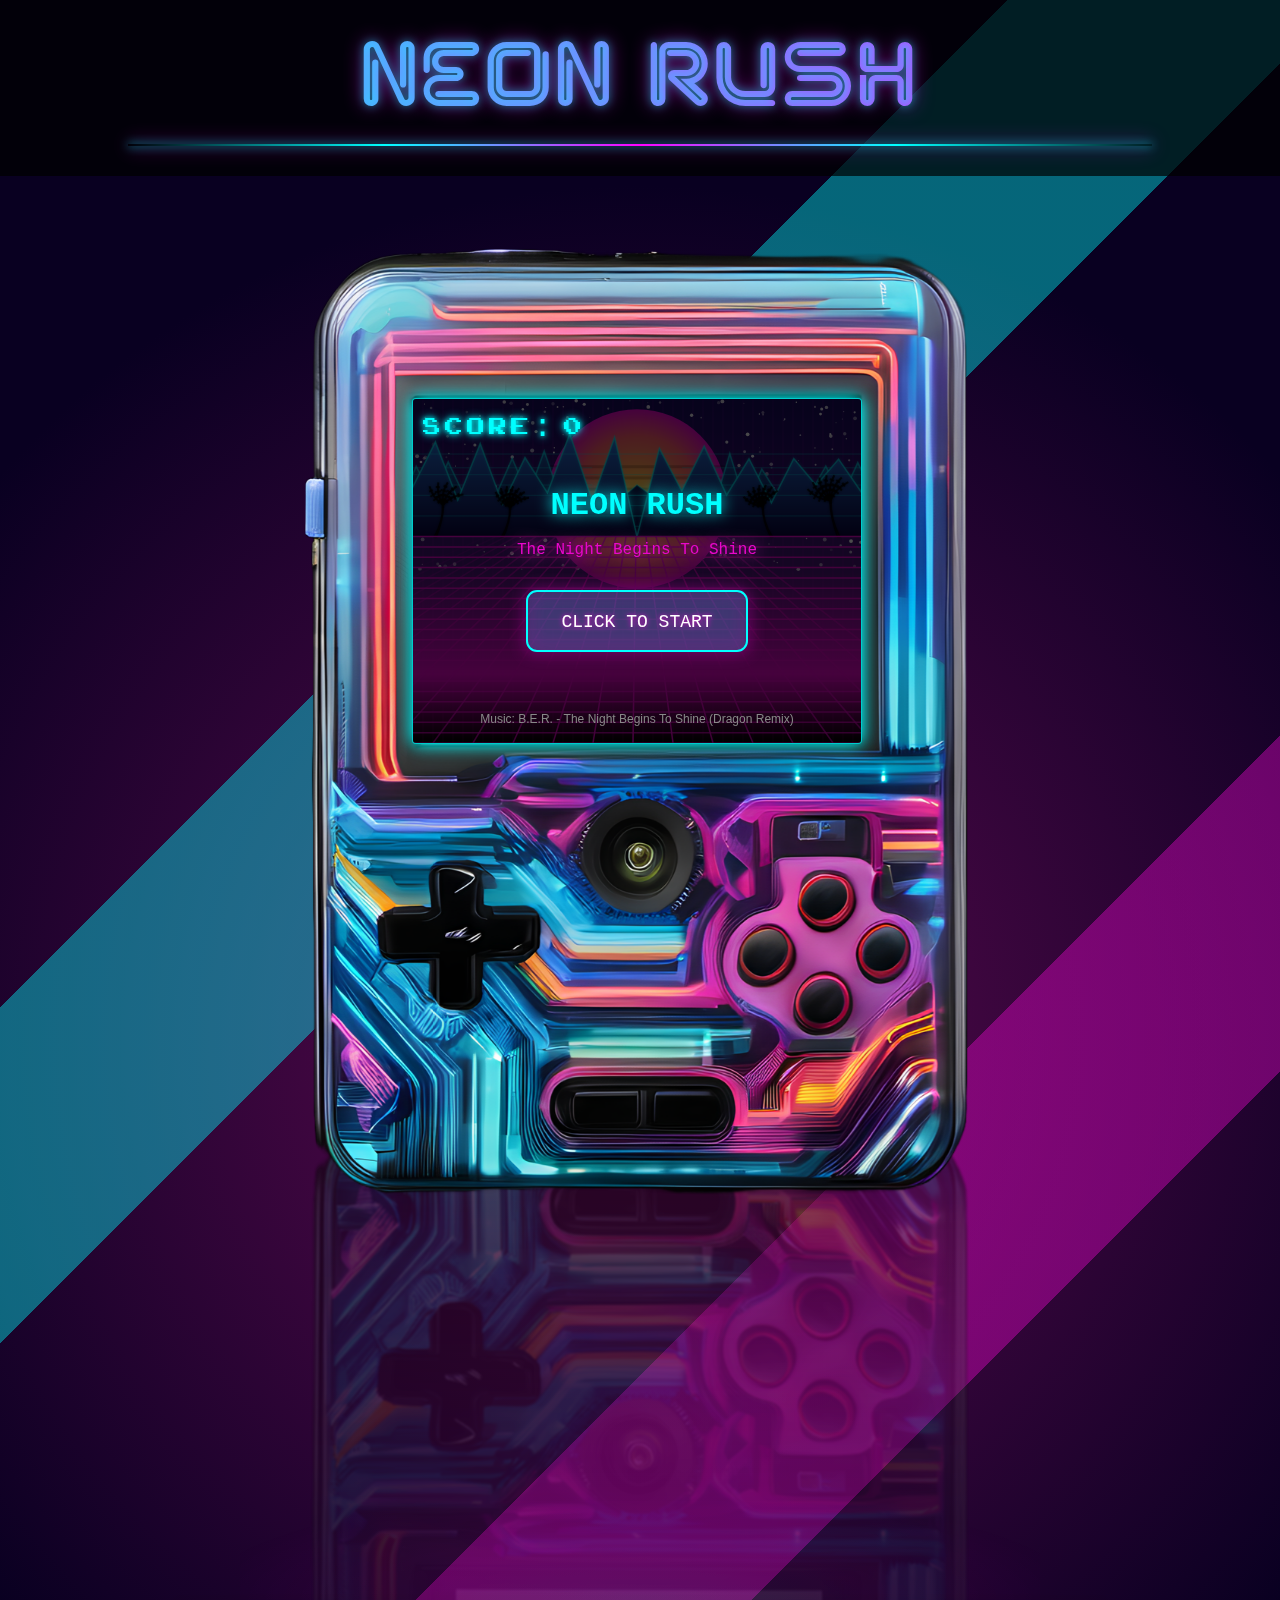
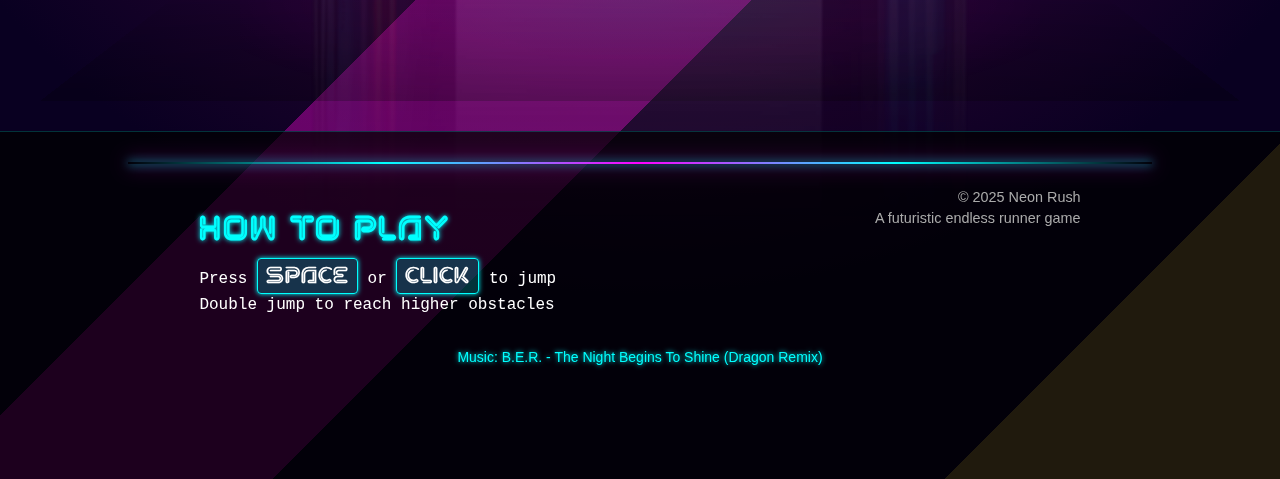
==== index.html @ 3b1ee019 "Initial commit: Working version of Neon Rush game" ====
<!DOCTYPE html>
<html lang="en">
<head>
    <meta charset="UTF-8">
    <meta name="viewport" content="width=device-width, initial-scale=1.0, maximum-scale=1.0, user-scalable=no">
    <title>Neon Rush</title>
    <link rel="stylesheet" href="styles.css">
    <!-- Inline SVG favicon -->
    <link rel="icon" href="data:image/svg+xml,%3Csvg xmlns='http://www.w3.org/2000/svg' viewBox='0 0 100 100'%3E%3Crect width='100' height='100' fill='%230ff'/%3E%3C/svg%3E" type="image/svg+xml">
</head>
<body>
    <!-- Header -->
    <header>
        <h1>Neon Rush</h1>
        <div class="glow-line"></div>
    </header>
    
    <!-- Main game container with device and reflection -->
    <div id="reflection-container">
        <!-- Device with game screen -->
        <div id="device-container">
            <img src="assets/custom-handheld_noBG.png" alt="Gameboy Device" id="device-image">
            <div id="screen-area">
                <!-- The actual game canvas (no HTML background elements) -->
                <canvas id="game-canvas"></canvas>
                <div id="score-display">Score: 0</div>
                <div id="game-over">
                    <h2>Game Over!</h2>
                    <p id="final-score">Your score: 0</p>
                    <button id="restart-btn">Play Again</button>
                </div>
            </div>
        </div>
        
        <!-- Device reflection -->
        <div id="device-reflection" aria-hidden="true">
            <img src="assets/custom-handheld_noBG.png" alt="" id="reflection-image">
        </div>
        
        <!-- Reflection glow lines -->
        <div class="glow-line-horizontal" style="bottom: 120px; animation-delay: 0s;"></div>
        <div class="glow-line-horizontal" style="bottom: 180px; animation-delay: 2s;"></div>
        <div class="glow-line-horizontal" style="bottom: 240px; animation-delay: 4s;"></div>
    </div>

    <!-- Footer -->
    <footer>
        <div class="glow-line"></div>
        <div class="footer-content">
            <div class="instructions">
                <h3>How to Play</h3>
                <p>Press <span class="key">SPACE</span> or <span class="key">CLICK</span> to jump</p>
                <p>Double jump to reach higher obstacles</p>
            </div>
            <div class="credits">
                <p>&copy; 2025 Neon Rush</p>
                <p>A futuristic endless runner game</p>
            </div>
        </div>
        <!-- Spotify embed for music credit -->
        <div class="spotify-credit">
            <p>Music: B.E.R. - The Night Begins To Shine (Dragon Remix)</p>
            <iframe style="border-radius:12px" src="https://open.spotify.com/embed/track/7f52qHHo2fzkn1nex8hicr?utm_source=generator" 
                width="100%" height="80" frameBorder="0" allowfullscreen="" 
                allow="autoplay; clipboard-write; encrypted-media; fullscreen; picture-in-picture" loading="lazy"></iframe>
        </div>
    </footer>

    <!-- Game script -->
    <script src="game.js"></script>
</body>
</html>
---- styles.css ----
/* ============================
   CUSTOM FONTS
   ============================ */
@font-face {
    font-family: 'NeonWorld';
    src: url('assets/fonts/NEON\ WORLD\ DEMO.ttf') format('truetype'),
         url('assets/fonts/NEON\ WORLD\ DEMO.otf') format('opentype');
    font-weight: normal;
    font-style: normal;
}

@font-face {
    font-family: 'ArcadeClassic';
    src: url('assets/fonts/ARCADECLASSIC.TTF') format('truetype');
    font-weight: normal;
    font-style: normal;
}

/* ============================
   SYNTHWAVE PALETTE
   ============================ */
:root {
    --main-bg-color: hsl(266, 49%, 25%);
    --grid-color: hsl(319, 100%, 60%);
    --sun-yellow: hsl(60, 82%, 58%);
    --sun-orange: hsl(0, 67%, 55%);
    --sun-pink: hsl(319, 100%, 60%);
    --mountains-color: hsl(219, 79%, 66%);
    --text-glow: #0ff;
    --text-glow-alt: #f0f;
    --c1: hsl(219, 79%, 66%);
    --c2: hsl(319, 100%, 60%);
    --c3: hsl(266, 49%, 25%);
    --c4: hsl(60, 82%, 58%);
    --c5: hsl(0, 67%, 55%);
    --c6: hsl(213, 96%, 11%);
    --c2hsl: 319, 100%, 60%;
}

@property --outrun {
  syntax: "<number>";
  initial-value: 0;
  inherits: false;
  robustness: initial;
}

@keyframes outrun {
  to { --outrun: 1; }
}

/* ============================
   BASE STYLES
   ============================ */
body {
    margin: 0;
    padding: 0;
    overflow: auto;
    touch-action: manipulation;
    font-family: 'Arial Rounded MT Bold', 'Arial', sans-serif;
    color: #fff;
    min-height: 100vh;
    /* Enhanced synthwave background with more visible retro stripes */
    background: 
        /* Diagonal retro stripes */
        linear-gradient(135deg, transparent 20%, transparent 30%, rgba(0, 255, 255, 0.4) 30%, rgba(0, 255, 255, 0.4) 40%, transparent 0%, transparent 60%, rgba(232, 7, 203, 0.4) 60%, rgba(232, 7, 203, 0.4) 70%, transparent 70%, transparent 90%, rgba(254, 219, 61, 0.4) 90%, rgba(254, 219, 61, 0.4) 100%),
        /* Base synthwave gradient */
        radial-gradient(circle at center, #5e0a51 0%, #090021 70%);
    background-size: 100% 100%;
    background-position: 0% 0%;
    display: flex;
    flex-direction: column;
    justify-content: flex-start;
    align-items: center;
}

/* ============================
   HEADER STYLES
   ============================ */
header {
    width: 100%;
    text-align: center;
    padding: 20px 0;
    background-color: rgba(0, 0, 0, 0.7);
    margin-bottom: 20px;
    position: relative;
    z-index: 10;
}

header h1 {
    font-family: 'NeonWorld', 'Courier New', monospace;
    font-size: 4em;
    margin: 0;
    color: transparent;
    background: linear-gradient(to right, #0ff, #f0f);
    -webkit-background-clip: text;
    background-clip: text;
    text-shadow: 0 0 10px rgba(0, 255, 255, 0.5), 0 0 20px rgba(255, 0, 255, 0.5);
    letter-spacing: 5px;
    animation: textPulse 3s infinite;
}

.glow-line {
    height: 2px;
    background: linear-gradient(to right, transparent, #0ff, #f0f, #0ff, transparent);
    margin: 10px auto;
    width: 80%;
    box-shadow: 0 0 10px #0ff, 0 0 20px #f0f;
}

/* ============================
   DEVICE CONTAINER & REFLECTION
   ============================ */
#reflection-container {
    position: relative;
    display: flex;
    flex-direction: column;
    align-items: center;
}

#device-container {
    position: relative;
    width: 800px;
    height: 950px;
    padding-top: 50px;
    transform-style: preserve-3d;
    perspective: 1000px;
    z-index: 2;
}

#device-image {
    display: block;
    width: 100%;
    height: 100%;
    object-fit: contain;
    position: relative;
    z-index: 1;
}

#device-reflection {
    position: relative;
    width: 800px;
    height: 700px;
    margin-top: -80px;
    margin-bottom: -115px;
    transform-origin: center top;
    z-index: 1;
    overflow: hidden;
}

#reflection-image {
    display: block;
    width: 100%;
    height: 950px;
    object-fit: contain;
    transform: scaleY(-1);
    opacity: 0.7;
    -webkit-mask-image: 
        linear-gradient(to top,
            rgba(0, 0, 0, 0.8) 0%, 
            rgba(0,0,0,0.4) 30%, 
            rgba(0,0,0,0.2) 55%, 
            rgba(0,0,0,0) 75%);
    filter: blur(1px) brightness(0.5);
}

/* Adjust the additional fade effect specifically for the bottom edge */
#device-reflection::after {
    content: "";
    position: absolute;
    bottom: 0px;
    left: 0;
    width: 100%;
    height: 80px;
    z-index: 3;
    pointer-events: none;
}

/* Reflection effects */
#reflection-container::after {
    content: "";
    position: absolute;
    bottom: 0;
    left: 0;
    width: 100%;
    height: 200px;
    background: radial-gradient(ellipse at center, rgba(0, 255, 255, 0.05) 0%, rgba(255, 0, 255, 0.05) 40%, transparent 80%);
    z-index: 0;
    pointer-events: none;
}

#reflection-container::before {
    content: "";
    position: absolute;
    bottom: 0;
    left: -200px;
    right: -200px;
    height: 300px;
    background: linear-gradient(to bottom, transparent, rgba(0, 0, 0, 0.8));
    transform: perspective(800px) rotateX(60deg);
    transform-origin: center bottom;
    z-index: 0;
    pointer-events: none;
    opacity: 0.3;
}

/* ============================
   GAME SCREEN AREA
   ============================ */
#screen-area {
    position: absolute;
    top: 20.2%;
    left: 21.5%;
    width: 56%;
    height: 34.4%;
    overflow: hidden;
    border-radius: 4px;
    background-color: #000;
    z-index: 2;
    box-shadow: 
        inset 0 0 10px #0ff,
        0 0 15px #0ff,
        0 0 25px rgba(0, 255, 255, 0.5);
    border: 1px solid rgba(0, 255, 255, 0.8);
}

#game-canvas {
    width: 100%;
    height: 100%;
    position: relative;
}

/* We're removing the CSS-based grid, sun, and mountains since they're now drawn in JavaScript */

/* ============================
   GAME UI ELEMENTS
   ============================ */
#score-display {
    position: absolute;
    top: 10px;
    left: 10px;
    color: #0ff;
    font-family: 'ArcadeClassic', monospace;
    font-size: 2em;
    text-shadow: 0 0 5px #0ff, 0 0 10px #0ff;
    z-index: 100;
    letter-spacing: 4px;
    text-transform: uppercase;
}

#game-over {
    position: absolute;
    top: 50%;
    left: 50%;
    transform: translate(-50%, -50%);
    background: rgba(0, 0, 0, 0.85);
    color: #0ff;
    padding: 30px;
    border-radius: 5px;
    text-align: center;
    display: none;
    border: 2px solid #0ff;
    box-shadow: 0 0 15px #0ff, 0 0 30px #0ff;
    z-index: 100;
    animation: borderPulse 2s infinite;
    min-width: 250px;
}

#game-over h2 {
    margin-top: 0;
    font-family: 'ArcadeClassic', monospace;
    text-shadow: 0 0 8px #0ff, 0 0 15px #f0f;
    letter-spacing: 5px;
    font-size: 2.5em;
    margin-bottom: 20px;
    text-transform: uppercase;
}

#final-score {
    font-family: 'ArcadeClassic', monospace;
    font-size: 1.8em;
    margin-bottom: 25px;
    text-shadow: 0 0 5px #0ff;
    letter-spacing: 3px;
    text-transform: uppercase;
}

#restart-btn {
    background: #0ff;
    color: #000;
    border: none;
    padding: 15px 25px;
    margin-top: 15px;
    font-family: 'ArcadeClassic', monospace;
    font-weight: bold;
    cursor: pointer;
    border-radius: 5px;
    transition: all 0.3s ease;
    box-shadow: 0 0 15px #0ff;
    letter-spacing: 3px;
    font-size: 1.5em;
    text-transform: uppercase;
    position: relative;
    overflow: hidden;
}

#restart-btn::before {
    content: "";
    position: absolute;
    top: -50%;
    left: -50%;
    width: 200%;
    height: 200%;
    background: linear-gradient(
        to right,
        rgba(255, 255, 255, 0) 0%,
        rgba(255, 255, 255, 0.3) 50%,
        rgba(255, 255, 255, 0) 100%
    );
    transform: rotate(45deg);
    animation: buttonGlow 2s infinite;
    z-index: -1;
}

#restart-btn:hover {
    background: #f0f;
    box-shadow: 0 0 20px #f0f;
    transform: scale(1.05);
}

#restart-btn:active {
    transform: scale(0.95);
}

@keyframes buttonGlow {
    0% { transform: rotate(45deg) translate(-100%, -100%); }
    100% { transform: rotate(45deg) translate(100%, 100%); }
}

/* ============================
   GAME VISUAL ELEMENTS
   ============================ */
.player {
    filter: drop-shadow(0 0 5px #0ff);
}

.obstacle {
    filter: drop-shadow(0 0 5px #f0f);
}

.ground-obstacle {
    background: linear-gradient(135deg, #f0f, #90f);
}

.air-obstacle {
    background: linear-gradient(135deg, #0ff, #00f);
}

.particle {
    position: absolute;
    width: 3px;
    height: 3px;
    background: #0ff;
    border-radius: 50%;
    filter: blur(1px);
    pointer-events: none;
}

/* ============================
   FOOTER STYLES
   ============================ */
footer {
    width: 100%;
    background-color: rgba(0, 0, 0, 0.7);
    margin-top: 30px;
    padding: 20px 0;
    text-align: center;
    position: relative;
    z-index: 10;
    border-top: 1px solid rgba(0, 255, 255, 0.2);
}

.footer-content {
    display: flex;
    justify-content: space-around;
    flex-wrap: wrap;
    max-width: 1200px;
    margin: 0 auto;
    padding: 0 20px;
}

.instructions {
    margin: 10px;
    text-align: left;
}

.instructions h3 {
    color: #0ff;
    font-family: 'NeonWorld', 'Courier New', monospace;
    text-shadow: 0 0 5px #0ff;
    margin-bottom: 10px;
    font-size: 1.5em;
    letter-spacing: 2px;
}

.instructions p {
    margin: 5px 0;
    font-family: 'Courier New', monospace;
}

.key {
    background-color: rgba(0, 255, 255, 0.2);
    border: 1px solid #0ff;
    padding: 2px 8px;
    border-radius: 4px;
    font-weight: bold;
    box-shadow: 0 0 5px #0ff;
    font-family: 'NeonWorld', 'Courier New', monospace;
    letter-spacing: 1px;
}

.credits {
    margin: 10px;
    text-align: right;
    color: #aaa;
    font-size: 0.9em;
}

.credits p {
    margin: 5px 0;
}

.spotify-credit {
    margin-top: 20px;
    width: 100%;
    max-width: 600px;
    margin-left: auto;
    margin-right: auto;
    text-align: center;
}

.spotify-credit p {
    color: #0ff;
    font-size: 14px;
    margin-bottom: 10px;
    text-shadow: 0 0 5px #0ff;
}

/* ============================
   ANIMATIONS
   ============================ */
@keyframes textPulse {
    0%, 100% {
        filter: brightness(1);
        letter-spacing: 5px;
        text-shadow: 0 0 10px rgba(0, 255, 255, 0.5), 0 0 20px rgba(255, 0, 255, 0.5);
    }
    50% {
        filter: brightness(1.5);
        letter-spacing: 6px;
        text-shadow: 0 0 15px rgba(0, 255, 255, 0.7), 0 0 30px rgba(255, 0, 255, 0.7);
    }
}

@keyframes borderPulse {
    0%, 100% {
        border-color: #0ff;
        box-shadow: 0 0 10px #0ff, 0 0 20px #0ff;
    }
    50% {
        border-color: #f0f;
        box-shadow: 0 0 10px #f0f, 0 0 20px #f0f;
    }
}

@keyframes lineMove {
    0% {
        transform: perspective(800px) rotateX(60deg) translateZ(0);
        opacity: 0;
    }
    20% {
        opacity: 0.3;
    }
    80% {
        opacity: 0.3;
    }
    100% {
        transform: perspective(800px) rotateX(60deg) translateZ(50px);
        opacity: 0;
    }
}

@keyframes gridMove {
    from {
        background-position: 0 0;
    }
    to {
        background-position: 40px 40px;
    }
}

/* ============================
   RESPONSIVE STYLES
   ============================ */
@media (max-width: 1200px) {
    #device-container, #device-reflection {
        width: 700px;
    }
    #device-container {
        height: 840px;
    }
    #reflection-image {
        height: 860px;
    }
}

@media (max-width: 768px) {
    #device-container, #device-reflection {
        width: 600px;
    }
    #device-container {
        height: 720px;
    }
    #reflection-image {
        height: 720px;
    }
    #device-reflection {
        height: 300px;
    }
}

@media (max-width: 480px) {
    #device-container, #device-reflection {
        width: 400px;
    }
    #device-container {
        height: 480px;
    }
    #reflection-image {
        height: 480px;
    }
    #device-reflection {
        height: 200px;
    }
}
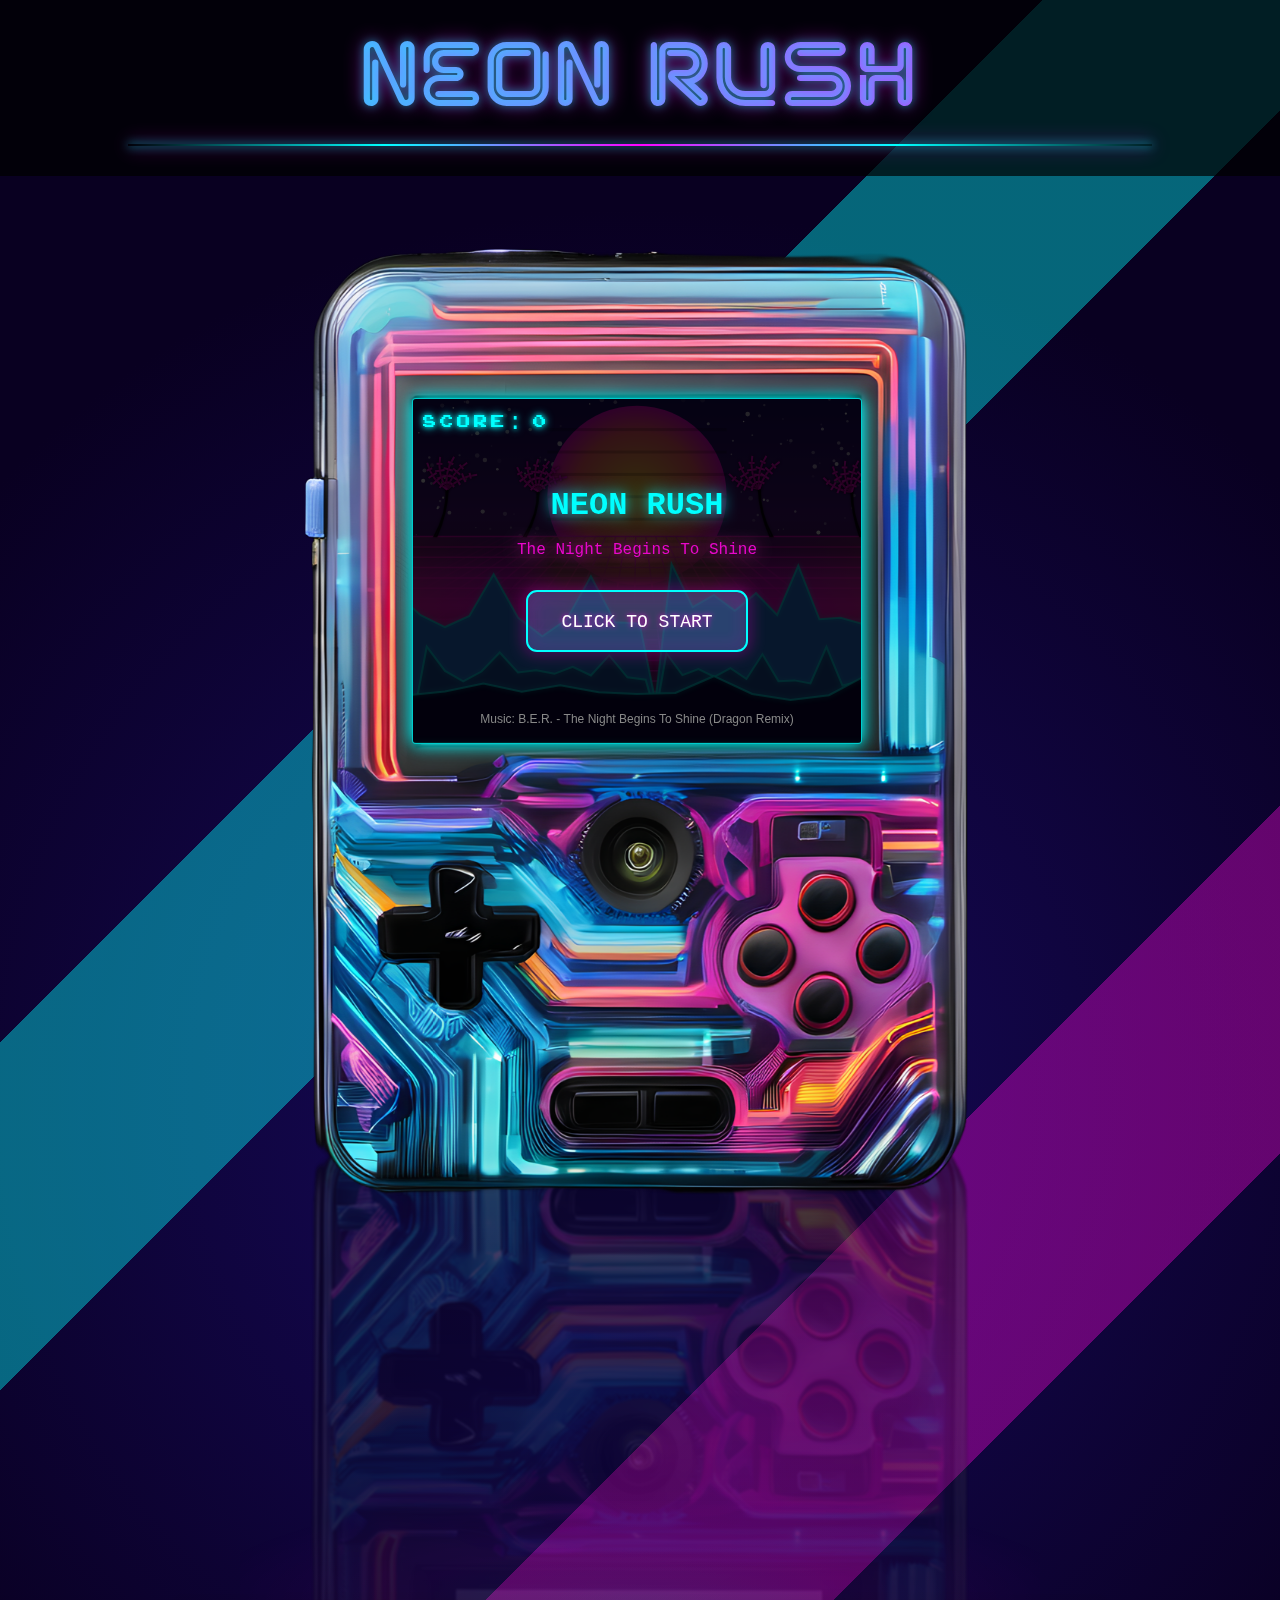
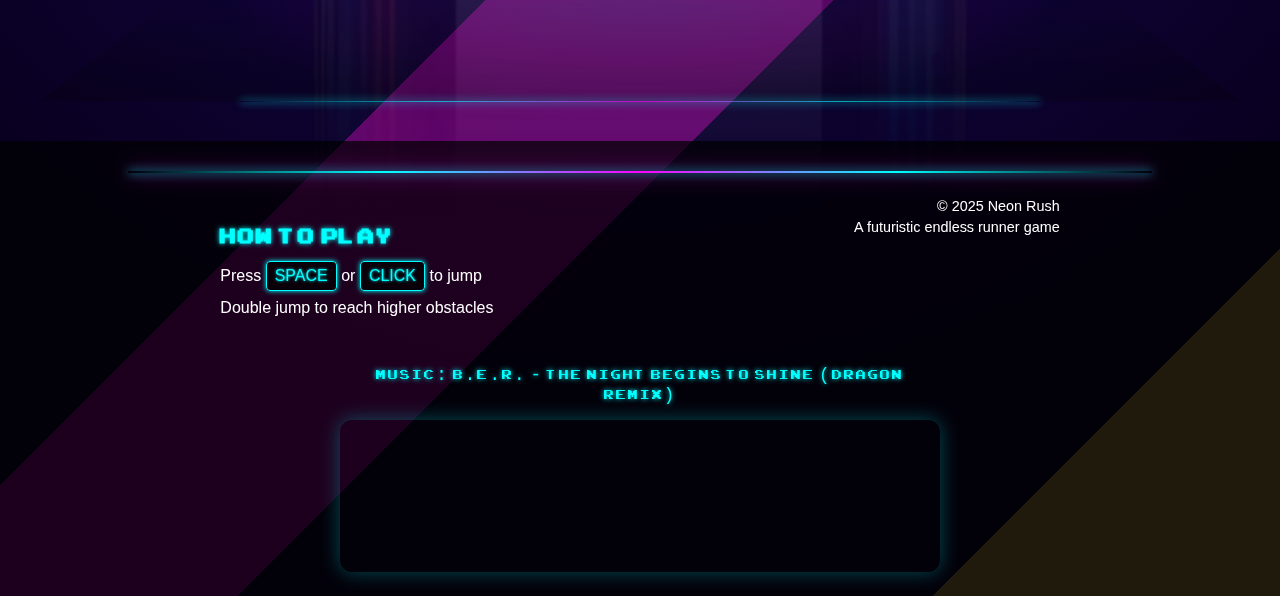
==== commit d2eda123: "Cleanup: Removed unused files, kept only relevant screenshots, cleaned fonts. Game ready for product" ====
--- a/index.html
+++ b/index.html
@@ -5,45 +5,39 @@
     <meta name="viewport" content="width=device-width, initial-scale=1.0, maximum-scale=1.0, user-scalable=no">
     <title>Neon Rush</title>
     <link rel="stylesheet" href="styles.css">
-    <!-- Inline SVG favicon -->
     <link rel="icon" href="data:image/svg+xml,%3Csvg xmlns='http://www.w3.org/2000/svg' viewBox='0 0 100 100'%3E%3Crect width='100' height='100' fill='%230ff'/%3E%3C/svg%3E" type="image/svg+xml">
 </head>
 <body>
-    <!-- Header -->
     <header>
         <h1>Neon Rush</h1>
         <div class="glow-line"></div>
     </header>
     
-    <!-- Main game container with device and reflection -->
-    <div id="reflection-container">
-        <!-- Device with game screen -->
+    <main id="reflection-container">
         <div id="device-container">
-            <img src="assets/custom-handheld_noBG.png" alt="Gameboy Device" id="device-image">
+            <img src="assets/custom-handheld_noBG.png" alt="Retro Gaming Device" id="device-image">
             <div id="screen-area">
-                <!-- The actual game canvas (no HTML background elements) -->
                 <canvas id="game-canvas"></canvas>
                 <div id="score-display">Score: 0</div>
                 <div id="game-over">
-                    <h2>Game Over!</h2>
-                    <p id="final-score">Your score: 0</p>
-                    <button id="restart-btn">Play Again</button>
+                    <h2>GAME OVER!</h2>
+                    <div id="final-score">YOUR SCORE: 0</div>
+                    <button id="restart-btn">PLAY AGAIN</button>
                 </div>
             </div>
         </div>
         
-        <!-- Device reflection -->
         <div id="device-reflection" aria-hidden="true">
             <img src="assets/custom-handheld_noBG.png" alt="" id="reflection-image">
         </div>
         
-        <!-- Reflection glow lines -->
-        <div class="glow-line-horizontal" style="bottom: 120px; animation-delay: 0s;"></div>
-        <div class="glow-line-horizontal" style="bottom: 180px; animation-delay: 2s;"></div>
-        <div class="glow-line-horizontal" style="bottom: 240px; animation-delay: 4s;"></div>
-    </div>
+        <div class="reflection-lines">
+            <div class="glow-line-horizontal" style="--delay: 0s"></div>
+            <div class="glow-line-horizontal" style="--delay: 2s"></div>
+            <div class="glow-line-horizontal" style="--delay: 4s"></div>
+        </div>
+    </main>
 
-    <!-- Footer -->
     <footer>
         <div class="glow-line"></div>
         <div class="footer-content">
@@ -57,16 +51,20 @@
                 <p>A futuristic endless runner game</p>
             </div>
         </div>
-        <!-- Spotify embed for music credit -->
-        <div class="spotify-credit">
-            <p>Music: B.E.R. - The Night Begins To Shine (Dragon Remix)</p>
-            <iframe style="border-radius:12px" src="https://open.spotify.com/embed/track/7f52qHHo2fzkn1nex8hicr?utm_source=generator" 
-                width="100%" height="80" frameBorder="0" allowfullscreen="" 
-                allow="autoplay; clipboard-write; encrypted-media; fullscreen; picture-in-picture" loading="lazy"></iframe>
+        <div class="spotify-embed">
+            <p class="music-credit">Music: B.E.R. - The Night Begins To Shine (Dragon Remix)</p>
+            <iframe style="border-radius:12px" 
+                    src="https://open.spotify.com/embed/album/4w5NMGGchPs52UctqKRl9l?utm_source=generator" 
+                    width="100%" 
+                    height="152" 
+                    frameBorder="0" 
+                    allowfullscreen="" 
+                    allow="autoplay; clipboard-write; encrypted-media; fullscreen; picture-in-picture" 
+                    loading="lazy">
+            </iframe>
         </div>
     </footer>
 
-    <!-- Game script -->
     <script src="game.js"></script>
 </body>
 </html>--- a/styles.css
+++ b/styles.css
@@ -1,12 +1,28 @@
-/* ============================
-   CUSTOM FONTS
-   ============================ */
+/* ==========================================================================
+   NEON RUSH - Main Stylesheet
+   
+   Table of Contents:
+   1. Custom Fonts
+   2. Variables & Animations
+   3. Base & Layout
+   4. Header
+   5. Game Device & Reflection
+   6. Game Screen Elements
+   7. Game UI
+   8. Footer
+   9. Media Queries
+   ========================================================================== */
+
+/* ==========================================================================
+   1. Custom Fonts
+   ========================================================================== */
 @font-face {
     font-family: 'NeonWorld';
     src: url('assets/fonts/NEON\ WORLD\ DEMO.ttf') format('truetype'),
          url('assets/fonts/NEON\ WORLD\ DEMO.otf') format('opentype');
     font-weight: normal;
     font-style: normal;
+    font-display: swap; /* Improve font loading performance */
 }
 
 @font-face {
@@ -14,43 +30,58 @@
     src: url('assets/fonts/ARCADECLASSIC.TTF') format('truetype');
     font-weight: normal;
     font-style: normal;
-}
-
-/* ============================
-   SYNTHWAVE PALETTE
-   ============================ */
+    font-display: swap;
+}
+
+/* ==========================================================================
+   2. Variables & Animations
+   ========================================================================== */
 :root {
-    --main-bg-color: hsl(266, 49%, 25%);
-    --grid-color: hsl(319, 100%, 60%);
-    --sun-yellow: hsl(60, 82%, 58%);
-    --sun-orange: hsl(0, 67%, 55%);
-    --sun-pink: hsl(319, 100%, 60%);
-    --mountains-color: hsl(219, 79%, 66%);
-    --text-glow: #0ff;
-    --text-glow-alt: #f0f;
-    --c1: hsl(219, 79%, 66%);
-    --c2: hsl(319, 100%, 60%);
-    --c3: hsl(266, 49%, 25%);
-    --c4: hsl(60, 82%, 58%);
-    --c5: hsl(0, 67%, 55%);
-    --c6: hsl(213, 96%, 11%);
-    --c2hsl: 319, 100%, 60%;
-}
-
+    /* Core color palette */
+    --neon-cyan: #0ff;
+    --neon-magenta: #f0f;
+    --neon-yellow: #fedb3d;
+    --dark-purple: #170a5e;
+    --darker-purple: #090021;
+    --grid-pink: #e807cb;
+    
+    /* Functional colors */
+    --text-glow: var(--neon-cyan);
+    --text-glow-alt: var(--neon-magenta);
+    --button-color: var(--neon-cyan);
+    --header-color: var(--neon-cyan);
+    --gradient-start: var(--neon-cyan);
+    --gradient-end: var(--neon-magenta);
+}
+
+/* CSS Custom Properties */
 @property --outrun {
-  syntax: "<number>";
-  initial-value: 0;
-  inherits: false;
-  robustness: initial;
-}
-
+    syntax: "<number>";
+    initial-value: 0;
+    inherits: false;
+    robustness: initial;
+}
+
+/* Animations */
 @keyframes outrun {
-  to { --outrun: 1; }
-}
-
-/* ============================
-   BASE STYLES
-   ============================ */
+    to { --outrun: 1; }
+}
+
+@keyframes textPulse {
+    0% { opacity: 0.8; filter: brightness(0.8); }
+    50% { opacity: 1; filter: brightness(1.2); }
+    100% { opacity: 0.8; filter: brightness(0.8); }
+}
+
+@keyframes buttonGlow {
+    0% { box-shadow: 0 0 5px var(--button-color), 0 0 10px var(--button-color); }
+    50% { box-shadow: 0 0 15px var(--button-color), 0 0 20px var(--button-color); }
+    100% { box-shadow: 0 0 5px var(--button-color), 0 0 10px var(--button-color); }
+}
+
+/* ==========================================================================
+   3. Base & Layout
+   ========================================================================== */
 body {
     margin: 0;
     padding: 0;
@@ -59,23 +90,49 @@
     font-family: 'Arial Rounded MT Bold', 'Arial', sans-serif;
     color: #fff;
     min-height: 100vh;
-    /* Enhanced synthwave background with more visible retro stripes */
+    
+    /* Enhanced synthwave background with diagonal stripes */
     background: 
-        /* Diagonal retro stripes */
-        linear-gradient(135deg, transparent 20%, transparent 30%, rgba(0, 255, 255, 0.4) 30%, rgba(0, 255, 255, 0.4) 40%, transparent 0%, transparent 60%, rgba(232, 7, 203, 0.4) 60%, rgba(232, 7, 203, 0.4) 70%, transparent 70%, transparent 90%, rgba(254, 219, 61, 0.4) 90%, rgba(254, 219, 61, 0.4) 100%),
-        /* Base synthwave gradient */
-        radial-gradient(circle at center, #5e0a51 0%, #090021 70%);
+        linear-gradient(135deg, 
+            transparent 0%, 
+            transparent 30%, 
+            rgba(0, 255, 255, 0.4) 30%, 
+            rgba(0, 255, 255, 0.4) 40%, 
+            transparent 40%, 
+            transparent 60%, 
+            rgba(232, 7, 203, 0.4) 60%, 
+            rgba(232, 7, 203, 0.4) 70%, 
+            transparent 70%, 
+            transparent 90%, 
+            rgba(254, 219, 61, 0.4) 90%, 
+            rgba(254, 219, 61, 0.4) 100%),
+        radial-gradient(circle at center, var(--dark-purple) 0%, var(--darker-purple) 70%);
     background-size: 100% 100%;
     background-position: 0% 0%;
+    
     display: flex;
     flex-direction: column;
     justify-content: flex-start;
     align-items: center;
 }
 
-/* ============================
-   HEADER STYLES
-   ============================ */
+/* Common glow line style */
+.glow-line {
+    height: 2px;
+    background: linear-gradient(to right, 
+        transparent, 
+        var(--gradient-start), 
+        var(--gradient-end), 
+        var(--gradient-start), 
+        transparent);
+    margin: 10px auto;
+    width: 80%;
+    box-shadow: 0 0 10px var(--gradient-start), 0 0 20px var(--gradient-end);
+}
+
+/* ==========================================================================
+   4. Header
+   ========================================================================== */
 header {
     width: 100%;
     text-align: center;
@@ -91,7 +148,7 @@
     font-size: 4em;
     margin: 0;
     color: transparent;
-    background: linear-gradient(to right, #0ff, #f0f);
+    background: linear-gradient(to right, var(--gradient-start), var(--gradient-end));
     -webkit-background-clip: text;
     background-clip: text;
     text-shadow: 0 0 10px rgba(0, 255, 255, 0.5), 0 0 20px rgba(255, 0, 255, 0.5);
@@ -99,17 +156,9 @@
     animation: textPulse 3s infinite;
 }
 
-.glow-line {
-    height: 2px;
-    background: linear-gradient(to right, transparent, #0ff, #f0f, #0ff, transparent);
-    margin: 10px auto;
-    width: 80%;
-    box-shadow: 0 0 10px #0ff, 0 0 20px #f0f;
-}
-
-/* ============================
-   DEVICE CONTAINER & REFLECTION
-   ============================ */
+/* ==========================================================================
+   5. Game Device & Reflection
+   ========================================================================== */
 #reflection-container {
     position: relative;
     display: flex;
@@ -117,6 +166,7 @@
     align-items: center;
 }
 
+/* Device container */
 #device-container {
     position: relative;
     width: 800px;
@@ -136,6 +186,7 @@
     z-index: 1;
 }
 
+/* Reflection element */
 #device-reflection {
     position: relative;
     width: 800px;
@@ -163,11 +214,11 @@
     filter: blur(1px) brightness(0.5);
 }
 
-/* Adjust the additional fade effect specifically for the bottom edge */
+/* Bottom fade for reflection */
 #device-reflection::after {
     content: "";
     position: absolute;
-    bottom: 0px;
+    bottom: 0;
     left: 0;
     width: 100%;
     height: 80px;
@@ -175,19 +226,7 @@
     pointer-events: none;
 }
 
-/* Reflection effects */
-#reflection-container::after {
-    content: "";
-    position: absolute;
-    bottom: 0;
-    left: 0;
-    width: 100%;
-    height: 200px;
-    background: radial-gradient(ellipse at center, rgba(0, 255, 255, 0.05) 0%, rgba(255, 0, 255, 0.05) 40%, transparent 80%);
-    z-index: 0;
-    pointer-events: none;
-}
-
+/* Reflection floor effect */
 #reflection-container::before {
     content: "";
     position: absolute;
@@ -203,9 +242,45 @@
     opacity: 0.3;
 }
 
-/* ============================
-   GAME SCREEN AREA
-   ============================ */
+/* Glowing floor */
+#reflection-container::after {
+    content: "";
+    position: absolute;
+    bottom: 0;
+    left: 0;
+    width: 100%;
+    height: 200px;
+    background: radial-gradient(
+        ellipse at center, 
+        rgba(0, 255, 255, 0.05) 0%, 
+        rgba(255, 0, 255, 0.05) 40%, 
+        transparent 80%
+    );
+    z-index: 0;
+    pointer-events: none;
+}
+
+/* Horizontal glow lines in reflection */
+.glow-line-horizontal {
+    position: absolute;
+    height: 1px;
+    left: 0;
+    right: 0;
+    background: linear-gradient(
+        to right,
+        transparent,
+        rgba(0, 255, 255, 0.3),
+        rgba(255, 0, 255, 0.3),
+        rgba(0, 255, 255, 0.3),
+        transparent
+    );
+    z-index: 2;
+    box-shadow: 0 0 8px rgba(0, 255, 255, 0.5);
+}
+
+/* ==========================================================================
+   6. Game Screen Elements
+   ========================================================================== */
 #screen-area {
     position: absolute;
     top: 20.2%;
@@ -217,8 +292,8 @@
     background-color: #000;
     z-index: 2;
     box-shadow: 
-        inset 0 0 10px #0ff,
-        0 0 15px #0ff,
+        inset 0 0 10px var(--neon-cyan),
+        0 0 15px var(--neon-cyan),
         0 0 25px rgba(0, 255, 255, 0.5);
     border: 1px solid rgba(0, 255, 255, 0.8);
 }
@@ -229,19 +304,19 @@
     position: relative;
 }
 
-/* We're removing the CSS-based grid, sun, and mountains since they're now drawn in JavaScript */
-
-/* ============================
-   GAME UI ELEMENTS
-   ============================ */
+/* ==========================================================================
+   7. Game UI
+   ========================================================================== */
 #score-display {
     position: absolute;
     top: 10px;
     left: 10px;
-    color: #0ff;
+    color: var(--neon-cyan);
     font-family: 'ArcadeClassic', monospace;
-    font-size: 2em;
-    text-shadow: 0 0 5px #0ff, 0 0 10px #0ff;
+    font-size: 1.5em;
+    text-shadow: 
+        0 0 5px var(--neon-cyan), 
+        0 0 10px var(--neon-cyan);
     z-index: 100;
     letter-spacing: 4px;
     text-transform: uppercase;
@@ -265,7 +340,12 @@
     min-width: 250px;
 }
 
-#game-over h2 {
+.game-over-content {
+    width: 100%;
+    text-align: center;
+}
+
+#game-over h1 {
     margin-top: 0;
     font-family: 'ArcadeClassic', monospace;
     text-shadow: 0 0 8px #0ff, 0 0 15px #f0f;
@@ -273,6 +353,7 @@
     font-size: 2.5em;
     margin-bottom: 20px;
     text-transform: uppercase;
+    color: #0ff;
 }
 
 #final-score {
@@ -336,52 +417,34 @@
     100% { transform: rotate(45deg) translate(100%, 100%); }
 }
 
-/* ============================
-   GAME VISUAL ELEMENTS
-   ============================ */
-.player {
-    filter: drop-shadow(0 0 5px #0ff);
-}
-
-.obstacle {
-    filter: drop-shadow(0 0 5px #f0f);
-}
-
-.ground-obstacle {
-    background: linear-gradient(135deg, #f0f, #90f);
-}
-
-.air-obstacle {
-    background: linear-gradient(135deg, #0ff, #00f);
-}
-
-.particle {
-    position: absolute;
-    width: 3px;
-    height: 3px;
-    background: #0ff;
-    border-radius: 50%;
-    filter: blur(1px);
-    pointer-events: none;
-}
-
-/* ============================
-   FOOTER STYLES
-   ============================ */
+@keyframes borderPulse {
+    0%, 100% {
+        border-color: #0ff;
+        box-shadow: 0 0 10px #0ff, 0 0 20px #0ff;
+    }
+    50% {
+        border-color: #f0f;
+        box-shadow: 0 0 10px #f0f, 0 0 20px #f0f;
+    }
+}
+
+/* ==========================================================================
+   8. Footer
+   ========================================================================== */
 footer {
     width: 100%;
     background-color: rgba(0, 0, 0, 0.7);
-    margin-top: 30px;
     padding: 20px 0;
+    margin-top: 40px;
     text-align: center;
     position: relative;
     z-index: 10;
-    border-top: 1px solid rgba(0, 255, 255, 0.2);
 }
 
 .footer-content {
     display: flex;
     justify-content: space-around;
+    align-items: flex-start;
     flex-wrap: wrap;
     max-width: 1200px;
     margin: 0 auto;
@@ -389,43 +452,43 @@
 }
 
 .instructions {
+    text-align: left;
     margin: 10px;
-    text-align: left;
 }
 
 .instructions h3 {
-    color: #0ff;
-    font-family: 'NeonWorld', 'Courier New', monospace;
-    text-shadow: 0 0 5px #0ff;
+    color: var(--neon-cyan);
+    font-family: 'ArcadeClassic', monospace;
+    font-size: 1.8em;
+    text-shadow: 0 0 5px var(--neon-cyan);
+    letter-spacing: 2px;
     margin-bottom: 10px;
-    font-size: 1.5em;
-    letter-spacing: 2px;
 }
 
 .instructions p {
+    font-size: 1em;
+    line-height: 1.5;
     margin: 5px 0;
-    font-family: 'Courier New', monospace;
 }
 
 .key {
-    background-color: rgba(0, 255, 255, 0.2);
-    border: 1px solid #0ff;
+    display: inline-block;
+    background-color: rgba(0, 0, 0, 0.7);
+    border: 1px solid var(--neon-cyan);
+    border-radius: 4px;
     padding: 2px 8px;
-    border-radius: 4px;
-    font-weight: bold;
-    box-shadow: 0 0 5px #0ff;
-    font-family: 'NeonWorld', 'Courier New', monospace;
-    letter-spacing: 1px;
+    color: var(--neon-cyan);
+    text-shadow: 0 0 3px var(--neon-cyan);
+    box-shadow: 0 0 5px var(--neon-cyan);
 }
 
 .credits {
+    text-align: right;
     margin: 10px;
-    text-align: right;
-    color: #aaa;
+}
+
+.credits p {
     font-size: 0.9em;
-}
-
-.credits p {
     margin: 5px 0;
 }
 
@@ -439,106 +502,121 @@
 }
 
 .spotify-credit p {
-    color: #0ff;
+    color: var(--neon-cyan);
     font-size: 14px;
     margin-bottom: 10px;
-    text-shadow: 0 0 5px #0ff;
-}
-
-/* ============================
-   ANIMATIONS
-   ============================ */
-@keyframes textPulse {
-    0%, 100% {
-        filter: brightness(1);
-        letter-spacing: 5px;
-        text-shadow: 0 0 10px rgba(0, 255, 255, 0.5), 0 0 20px rgba(255, 0, 255, 0.5);
-    }
-    50% {
-        filter: brightness(1.5);
-        letter-spacing: 6px;
-        text-shadow: 0 0 15px rgba(0, 255, 255, 0.7), 0 0 30px rgba(255, 0, 255, 0.7);
-    }
-}
-
-@keyframes borderPulse {
-    0%, 100% {
-        border-color: #0ff;
-        box-shadow: 0 0 10px #0ff, 0 0 20px #0ff;
-    }
-    50% {
-        border-color: #f0f;
-        box-shadow: 0 0 10px #f0f, 0 0 20px #f0f;
-    }
-}
-
-@keyframes lineMove {
-    0% {
-        transform: perspective(800px) rotateX(60deg) translateZ(0);
-        opacity: 0;
-    }
-    20% {
-        opacity: 0.3;
-    }
-    80% {
-        opacity: 0.3;
-    }
-    100% {
-        transform: perspective(800px) rotateX(60deg) translateZ(50px);
-        opacity: 0;
-    }
-}
-
-@keyframes gridMove {
-    from {
-        background-position: 0 0;
-    }
-    to {
-        background-position: 40px 40px;
-    }
-}
-
-/* ============================
-   RESPONSIVE STYLES
-   ============================ */
+    text-shadow: 0 0 5px var(--neon-cyan);
+}
+
+.spotify-embed {
+    width: 100%;
+    max-width: 600px;
+    margin: 30px auto 0;
+    padding: 0 20px;
+    text-align: center;
+}
+
+.music-credit {
+    color: var(--neon-cyan);
+    font-size: 1.1em;
+    margin-bottom: 15px;
+    text-shadow: 0 0 5px var(--neon-cyan);
+    font-family: 'ArcadeClassic', monospace;
+    letter-spacing: 2px;
+}
+
+.spotify-embed iframe {
+    width: 100%;
+    max-width: 600px;
+    margin: 0 auto;
+    box-shadow: 0 0 20px rgba(0, 255, 255, 0.3);
+    transition: box-shadow 0.3s ease;
+}
+
+.spotify-embed iframe:hover {
+    box-shadow: 0 0 30px rgba(0, 255, 255, 0.5);
+}
+
+/* ==========================================================================
+   9. Media Queries
+   ========================================================================== */
 @media (max-width: 1200px) {
     #device-container, #device-reflection {
-        width: 700px;
+        width: 600px;
     }
     #device-container {
-        height: 840px;
+        height: 700px;
     }
     #reflection-image {
-        height: 860px;
+        height: 700px;
     }
 }
 
 @media (max-width: 768px) {
     #device-container, #device-reflection {
-        width: 600px;
+        width: 450px;
     }
     #device-container {
-        height: 720px;
+        height: 525px;
     }
     #reflection-image {
-        height: 720px;
+        height: 525px;
+    }
+    #device-reflection {
+        height: 400px;
+    }
+    
+    header h1 {
+        font-size: 2.5em;
+    }
+    
+    .footer-content {
+        flex-direction: column;
+        align-items: center;
+    }
+    
+    .instructions, .credits {
+        text-align: center;
+        margin-bottom: 20px;
+    }
+    
+    .spotify-embed {
+        padding: 0 15px;
+    }
+}
+
+@media (max-width: 480px) {
+    #device-container, #device-reflection {
+        width: 300px;
+    }
+    #device-container {
+        height: 350px;
+    }
+    #reflection-image {
+        height: 350px;
     }
     #device-reflection {
         height: 300px;
     }
-}
-
-@media (max-width: 480px) {
-    #device-container, #device-reflection {
-        width: 400px;
-    }
-    #device-container {
-        height: 480px;
-    }
-    #reflection-image {
-        height: 480px;
-    }
-    #device-reflection {
-        height: 200px;
+    
+    header h1 {
+        font-size: 2.5em;
+    }
+    
+    .footer-content {
+        flex-direction: column;
+        align-items: center;
+    }
+    
+    .instructions, .credits {
+        text-align: center;
+        margin-bottom: 20px;
+    }
+    
+    .spotify-embed {
+        padding: 0 10px;
+    }
+    .music-credit {
+        font-size: 0.9em;
     }
 }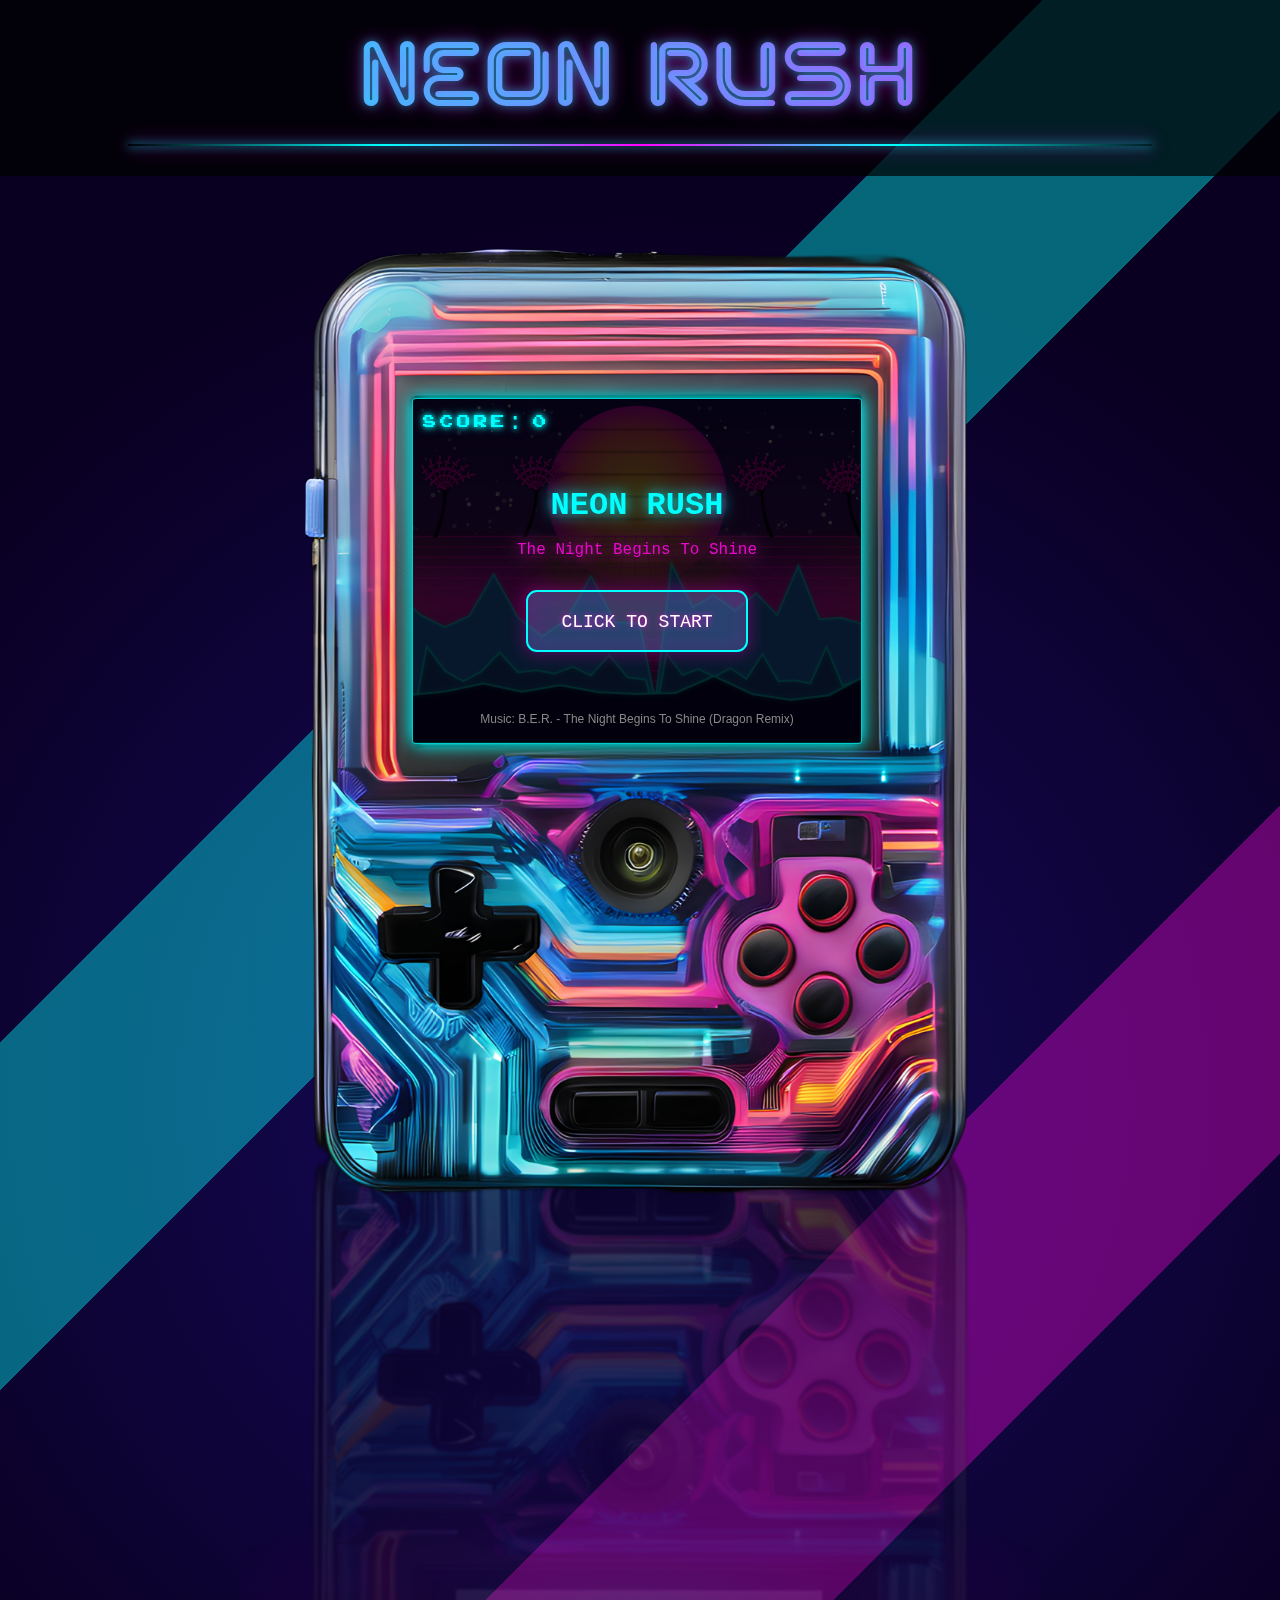
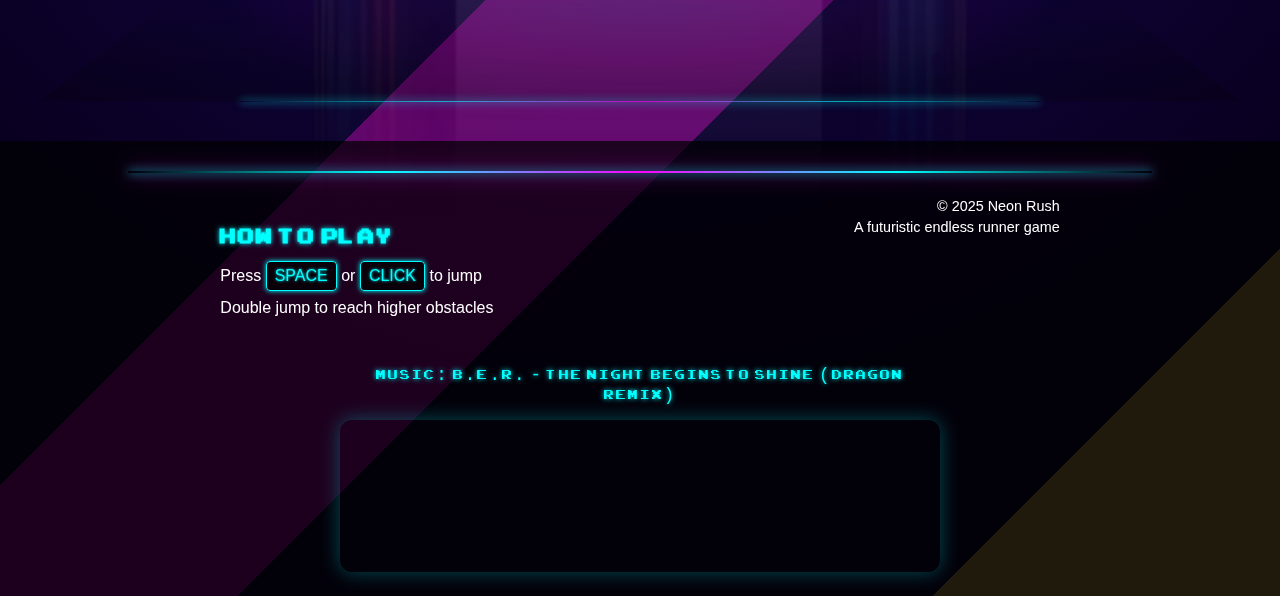
==== commit df69e630: "Add mobile-specific implementation with separate files" ====
--- a/index.html
+++ b/index.html
@@ -6,6 +6,27 @@
     <title>Neon Rush</title>
     <link rel="stylesheet" href="styles.css">
     <link rel="icon" href="data:image/svg+xml,%3Csvg xmlns='http://www.w3.org/2000/svg' viewBox='0 0 100 100'%3E%3Crect width='100' height='100' fill='%230ff'/%3E%3C/svg%3E" type="image/svg+xml">
+    
+    <!-- Mobile Device Detection -->
+    <script>
+        (function() {
+            // Skip redirect if URL has desktop parameter
+            if (window.location.href.includes('?desktop=true')) {
+                return;
+            }
+            
+            // Mobile detection function
+            function isMobileDevice() {
+                return (window.innerWidth <= 768) || 
+                       /Android|webOS|iPhone|iPad|iPod|BlackBerry|IEMobile|Opera Mini/i.test(navigator.userAgent);
+            }
+            
+            // Redirect to mobile version if on mobile device
+            if (isMobileDevice()) {
+                window.location.href = './mobile/mobile.html';
+            }
+        })();
+    </script>
 </head>
 <body>
     <header>
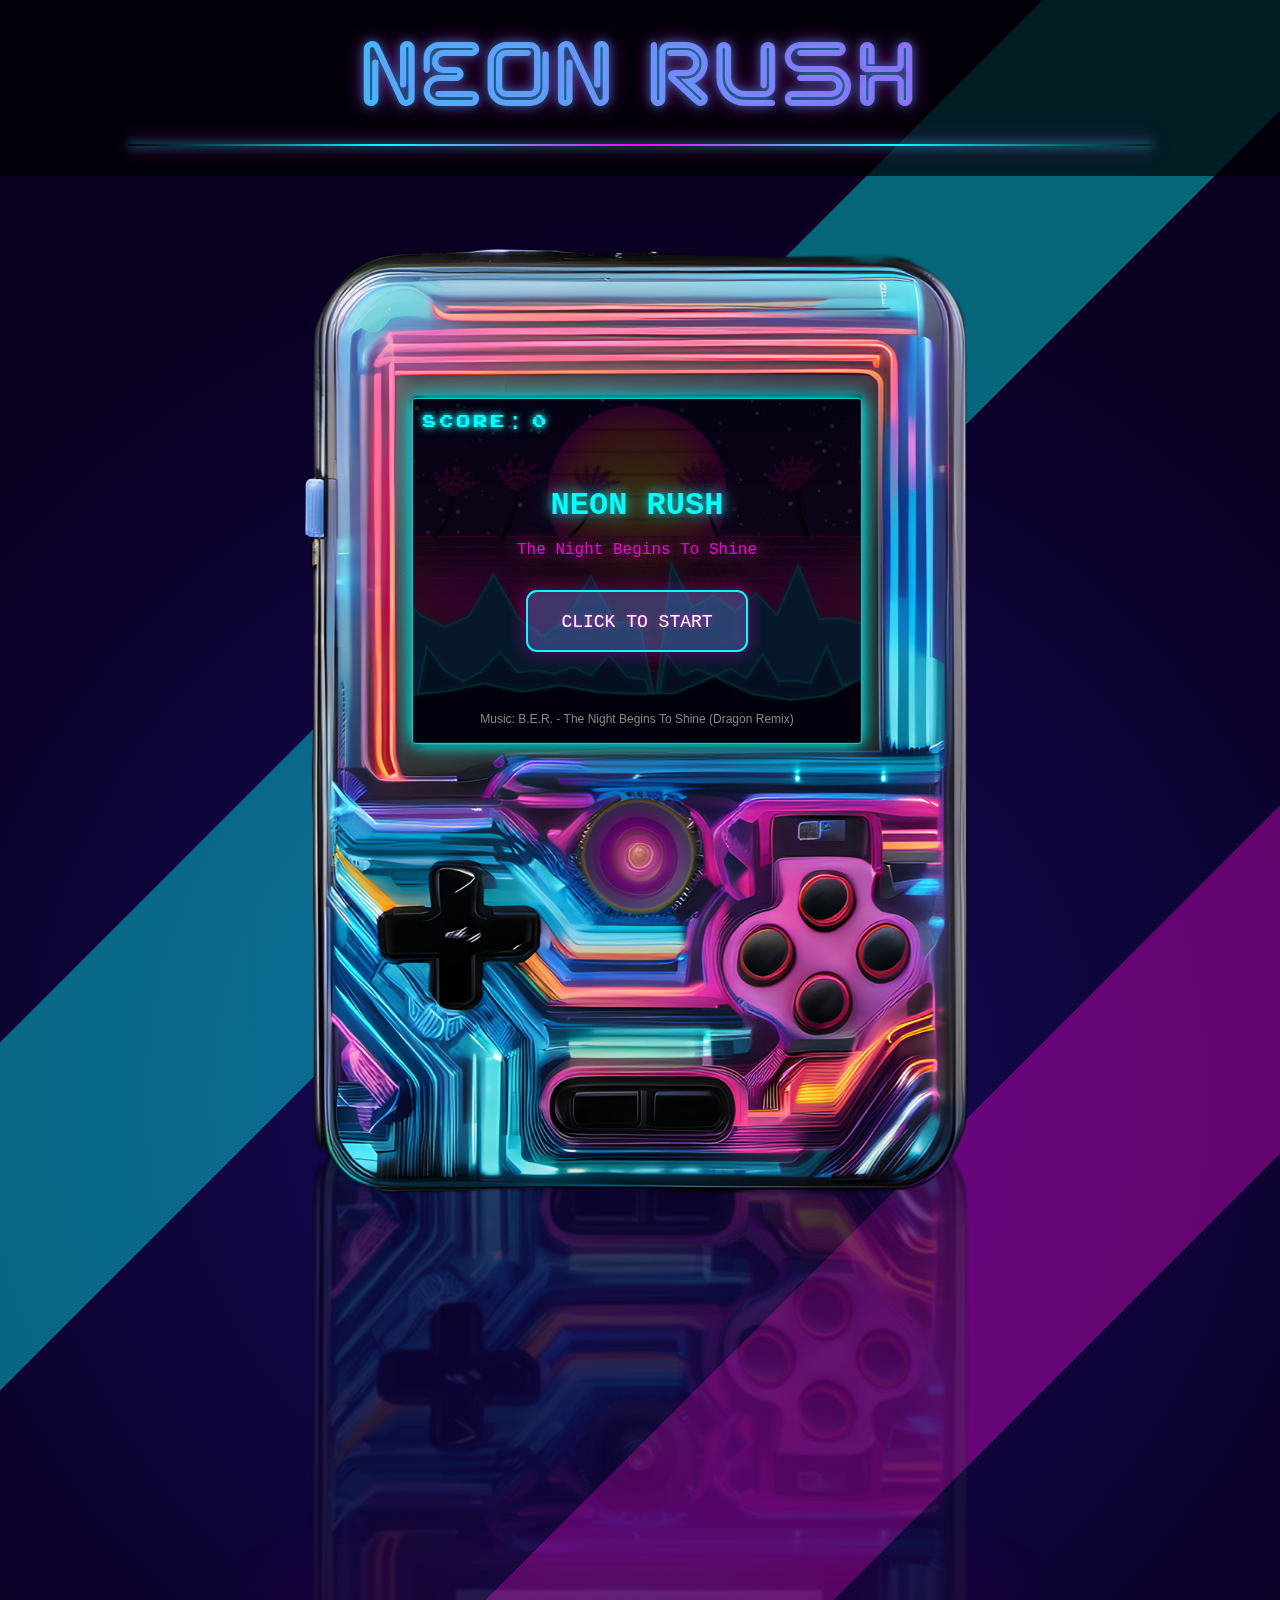
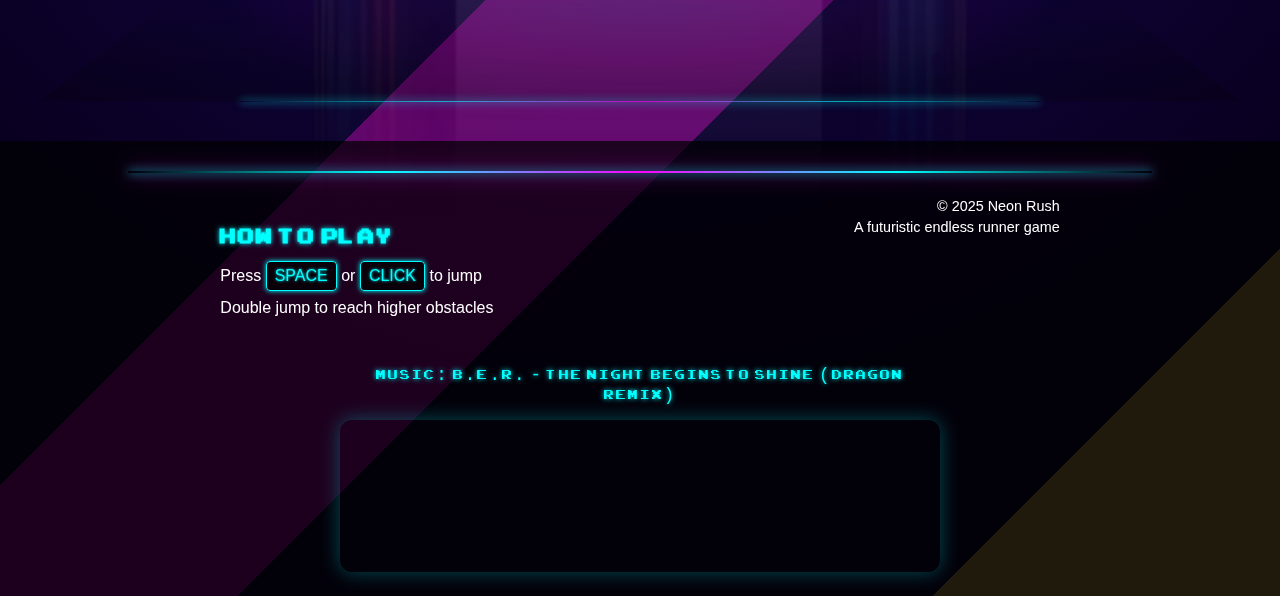
==== commit 2eee3743: "Update Neon Rush with mobile version, favicon integration, and improved features" ====
--- a/index.html
+++ b/index.html
@@ -5,7 +5,25 @@
     <meta name="viewport" content="width=device-width, initial-scale=1.0, maximum-scale=1.0, user-scalable=no">
     <title>Neon Rush</title>
     <link rel="stylesheet" href="styles.css">
-    <link rel="icon" href="data:image/svg+xml,%3Csvg xmlns='http://www.w3.org/2000/svg' viewBox='0 0 100 100'%3E%3Crect width='100' height='100' fill='%230ff'/%3E%3C/svg%3E" type="image/svg+xml">
+    
+    <!-- Favicon configuration -->
+    <link rel="apple-touch-icon" sizes="57x57" href="assets/favicons/favicon-57x57.png">
+    <link rel="apple-touch-icon" sizes="60x60" href="assets/favicons/favicon-60x60.png">
+    <link rel="apple-touch-icon" sizes="72x72" href="assets/favicons/favicon-72x72.png">
+    <link rel="apple-touch-icon" sizes="76x76" href="assets/favicons/favicon-76x76.png">
+    <link rel="apple-touch-icon" sizes="114x114" href="assets/favicons/favicon-114x114.png">
+    <link rel="apple-touch-icon" sizes="120x120" href="assets/favicons/favicon-120x120.png">
+    <link rel="apple-touch-icon" sizes="144x144" href="assets/favicons/favicon-144x144.png">
+    <link rel="apple-touch-icon" sizes="152x152" href="assets/favicons/favicon-152x152.png">
+    <link rel="apple-touch-icon" sizes="180x180" href="assets/favicons/favicon-180x180.png">
+    <link rel="icon" type="image/png" sizes="192x192" href="assets/favicons/favicon-192x192.png">
+    <link rel="icon" type="image/png" sizes="32x32" href="assets/favicons/favicon-32x32.png">
+    <link rel="icon" type="image/png" sizes="96x96" href="assets/favicons/favicon-96x96.png">
+    <link rel="icon" type="image/png" sizes="16x16" href="assets/favicons/favicon-16x16.png">
+    <link rel="manifest" href="assets/favicons/manifest.json">
+    <meta name="msapplication-TileColor" content="#0ff">
+    <meta name="msapplication-TileImage" content="assets/favicons/favicon-144x144.png">
+    <meta name="theme-color" content="#0ff">
     
     <!-- Mobile Device Detection -->
     <script>
@@ -45,6 +63,10 @@
                     <div id="final-score">YOUR SCORE: 0</div>
                     <button id="restart-btn">PLAY AGAIN</button>
                 </div>
+            </div>
+            <!-- Speaker ripple effect overlay with more precise positioning -->
+            <div id="speaker-container">
+                <div id="speaker-ripple"></div>
             </div>
         </div>
         
--- a/styles.css
+++ b/styles.css
@@ -298,6 +298,81 @@
     border: 1px solid rgba(0, 255, 255, 0.8);
 }
 
+/* Speaker ripple effect */
+#speaker-ripple {
+    position: absolute;
+    bottom: 28.7%;
+    left: 49.8%;
+    transform: translate(-50%, 0);
+    width: 105px;
+    height: 105px;
+    border-radius: 50%;
+    background: radial-gradient(
+        circle,
+        rgba(246, 255, 0, 0.575) 0%,
+        rgba(240, 0, 255, 0.4) 40%,
+        rgba(0, 255, 255, 0.1) 80%
+    );
+    pointer-events: none;
+    opacity: 1; /* Start invisible */
+    z-index: 10;
+    transition: opacity 0.5s ease;
+    box-shadow: 0 0 10px rgba(255, 247, 0, 0.523);
+    border: 1px solid rgba(240, 0, 255, 0.3);
+}
+
+#speaker-ripple.active {
+    opacity: 0.7; /* Subtle visibility when active */
+    animation: speakerRipple 0.9s infinite ease-out;
+}
+
+@keyframes speakerRipple {
+    0% {
+        transform: translate(-50%, 0) scale(0.8);
+        opacity: 0.4;
+        box-shadow: 0 0 8px rgba(255, 0, 0, 0.5);
+    }
+    25% {
+        opacity: 0.4;
+        box-shadow: 0 0 15px rgba(255, 183, 0, 0.6);
+    }
+    50% {
+        transform: translate(-50%, 0) scale(1.1);
+        opacity: 0.4;
+        box-shadow: 0 0 12px rgba(128, 255, 0, 0.6);
+    }
+    100% {
+        transform: translate(-50%, 0) scale(0.9);
+        opacity: 0.4;
+        box-shadow: 0 0 6px rgba(0, 255, 238, 0.4);
+    }
+}
+
+/* Create a second ripple for more complex effect */
+#speaker-ripple::after {
+    content: '';
+    position: absolute;
+    top: 50%;
+    left: 50%;
+    transform: translate(-50%, -50%);
+    width: 40%;
+    height: 40%;
+    border-radius: 50%;
+    background: rgba(240, 0, 255, 0.3);
+    animation: innerRipple 1.5s infinite alternate ease-in-out;
+}
+
+@keyframes innerRipple {
+    0% {
+        transform: translate(-50%, -50%) scale(0.8);
+        opacity: 0.3;
+    }
+    100% {
+        transform: translate(-50%, -50%) scale(1.2);
+        opacity: 0.15;
+    }
+}
+
 #game-canvas {
     width: 100%;
     height: 100%;
